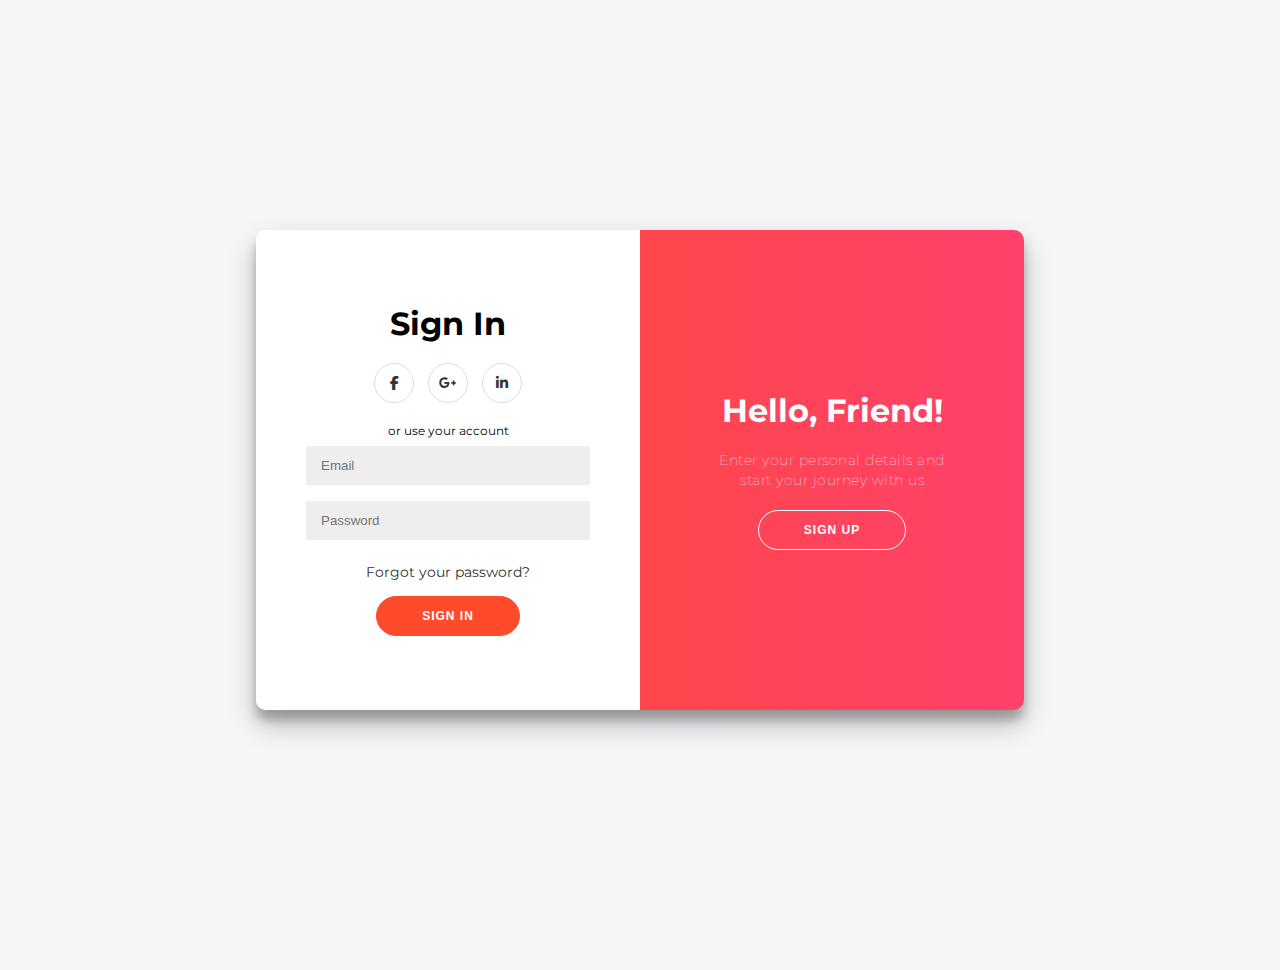
==== index.html @ 94db6b96 "login" ====
<!DOCTYPE html>
<html lang="en">
  <head>
    <meta charset="UTF-8" />
    <meta name="viewport" content="width=device-width, initial-scale=1.0" />
    <title>Document</title>
    <link rel="stylesheet" href="styles/styles.css" />
    <link
      rel="stylesheet"
      href="https://cdnjs.cloudflare.com/ajax/libs/font-awesome/6.5.2/css/all.min.css"
    />
  </head>

  <body>
    <div class="container" id="container">
      <!-- Form đăng ký -->
      <div class="form-container sign-up-container">
        <form action="#" id="signUpForm">
          <h1>Sign Up</h1>
          <div class="social-container">
            <a href="#" class="social"><i class="fab fa-facebook-f"></i></a>
            <a href="#" class="social"><i class="fab fa-google-plus-g"></i></a>
            <a href="#" class="social"><i class="fab fa-linkedin-in"></i></a>
          </div>
          <span>or use your email for registration</span>
          <input type="text" id="name" placeholder="Full Name" required />
          <input type="email" id="signUpEmail" placeholder="Email" required />
          <input
            type="password"
            id="signUpPassword"
            placeholder="Password"
            required
          />
          <button type="submit">Sign Up</button>
        </form>
      </div>

      <!-- Form đăng nhập -->
      <div class="form-container sign-in-container">
        <form action="#" id="signInForm">
          <h1>Sign In</h1>
          <div class="social-container">
            <a href="#" class="social"><i class="fab fa-facebook-f"></i></a>
            <a href="#" class="social"><i class="fab fa-google-plus-g"></i></a>
            <a href="#" class="social"><i class="fab fa-linkedin-in"></i></a>
          </div>
          <span>or use your account</span>
          <input type="email" id="signInEmail" placeholder="Email" required />
          <input
            type="password"
            id="signInPassword"
            placeholder="Password"
            required
          />
          <a href="#" id="forgotPassword" onclick="showForgotPasswordForm()"
            >Forgot your password?</a
          >
          <button type="submit">Sign In</button>
        </form>
      </div>

      <!-- Form quên mật khẩu -->
      <form
        id="forgotPasswordForm"
        style="display: none"
        onsubmit="handleForgotPassword(event)"
      >
        <h1>Forgot Password</h1>
        <span>Enter your email to receive a password reset link</span>
        <input type="email" id="emailReset" placeholder="Email" required />
        <button type="submit">Reset Password</button>
        <a href="#" onclick="showSignInForm()">Back to Sign In</a>
      </form>

      <!-- Overlay (Hiệu ứng chuyển giữa Sign Up và Sign In) -->
      <div class="overlay-container">
        <div class="overlay">
          <div class="overlay-panel overlay-left">
            <h1>Welcome Back!</h1>
            <p>
              To keep connected with us please login with your personal info
            </p>
            <button class="ghost" id="signIn">Sign In</button>
          </div>
          <div class="overlay-panel overlay-right">
            <h1>Hello, Friend!</h1>
            <p>Enter your personal details and start your journey with us</p>
            <button class="ghost" id="signUp">Sign Up</button>
          </div>
        </div>
      </div>
    </div>

    <script src="script.js"></script>
  </body>
</html>
---- styles/styles.css ----
@import url("https://fonts.googleapis.com/css?family=Montserrat:400,800");

* {
  box-sizing: border-box;
}

body {
  background: #f6f5f7;
  display: flex;
  justify-content: center;
  align-items: center;
  flex-direction: column;
  font-family: "Montserrat", sans-serif;
  height: 100vh;
  margin: 20px 0 50px;
}

h1 {
  font-weight: bold;
  margin: 0;
}

h2 {
  text-align: center;
}

p {
  font-size: 14px;
  font-weight: 100;
  line-height: 20px;
  letter-spacing: 0.5px;
  margin: 20px 30px;
}

span {
  font-size: 12px;
}

a {
  color: #333;
  font-size: 14px;
  text-decoration: none;
  margin: 15px 0;
}
button {
  border-radius: 20px;
  border: 1px solid #ff4b2b;
  background-color: #ff4b2b;
  color: #ffffff;
  font-size: 12px;
  font-weight: bold;
  padding: 12px 45px;
  letter-spacing: 1px;
  text-transform: uppercase;
  transition: transform 80ms ease-in;
}

button:active {
  transform: scale(0.95);
}

button:focus {
  outline: none;
}

button.ghost {
  background-color: transparent;
  border-color: #ffffff;
}

form {
  background-color: #ffffff;
  display: flex;
  align-items: center;
  justify-content: center;
  flex-direction: column;
  padding: 0 50px;
  height: 100%;
  text-align: center;
}

input {
  background-color: #eee;
  border: none;
  padding: 12px 15px;
  margin: 8px 0;
  width: 100%;
}
.container {
  background-color: #fff;
  border-radius: 10px;
  box-shadow: 0 14px 28px rgba(0, 0, 0, 0.25), 0 10px 10px rgba(0, 0, 0, 0.22);
  position: relative;
  overflow: hidden;
  width: 768px;
  max-width: 100%;
  min-height: 480px;
}

.form-container {
  position: absolute;
  top: 0;
  height: 100%;
  transition: all 0.6s ease-in-out;
}

.sign-in-container {
  left: 0;
  width: 50%;
  z-index: 2;
}

.container.right-panel-active .sign-in-container {
  transform: translateX(100%);
}

.sign-up-container {
  left: 0;
  width: 50%;
  opacity: 0;
  z-index: 1;
  transition: all 0.6s ease-in-out;
}

.container.right-panel-active .sign-up-container {
  transform: translateX(100%);
  opacity: 1;
  z-index: 5;
  animation: show 0.65s;
}

@keyframes show {
  0%,
  49.99% {
    opacity: 0;
    z-index: 1;
  }
  50%,
  100% {
    opacity: 1;
    z-index: 5;
  }
}
.overlay-container {
  position: absolute;
  top: 0;
  left: 50%;
  width: 50%;
  height: 100%;
  overflow: hidden;
  transition: transform 0.6s ease-in-out;
  z-index: 100;
}

.container.right-panel-active .overlay-container {
  transform: translateX(-100%);
}

.overlay {
  background: #ff416c;
  background: -webkit-linear-gradient(to right, #ff4b2b, #ff416c);
  background: linear-gradient(to right, #ff4b2b, #ff416c);
  background-repeat: no-repeat;
  background-size: cover;
  background-position: 0 0;
  color: #ffffff;
  position: relative;
  left: -100%;
  height: 100%;
  width: 200%;
  transform: translateX(0);
  transition: transform 0.6s ease-in-out;
}

.container.right-panel-active .overlay {
  transform: translateX(50%);
}

.overlay-panel {
  position: absolute;
  display: flex;
  align-items: center;
  justify-content: center;
  flex-direction: column;
  padding: 0 40px;
  text-align: center;
  top: 0;
  height: 100%;
  width: 50%;
  transform: translateX(0);
  transition: transform 0.6s ease-in-out;
}
.overlay-left {
  transform: translateX(-20%);
}

.container.right-panel-active .overlay-left {
  transform: translateX(0);
}

.overlay-right {
  right: 0;
  transform: translateX(0);
}

.container.right-panel-active .overlay-right {
  transform: translateX(20%);
}

.social-container {
  margin: 20px 0;
}

.social-container a {
  border: 1px solid #dddddd;
  border-radius: 50%;
  display: inline-flex;
  justify-content: center;
  align-items: center;
  margin: 0 5px;
  height: 40px;
  width: 40px;
}

.options a:hover {
  color: #ff4b2b;
}
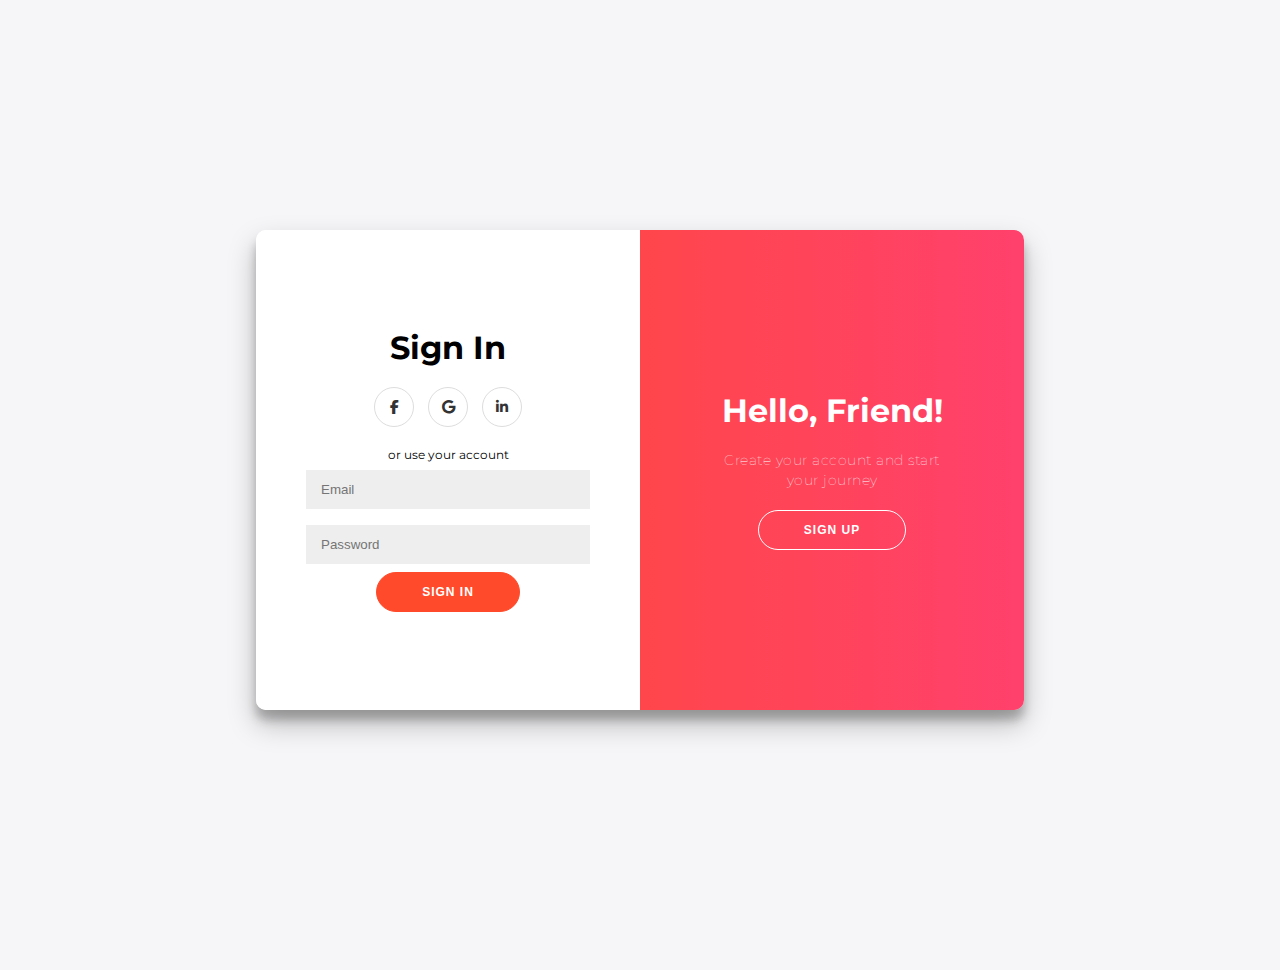
==== commit b7208178: "Update index.html" ====
--- a/index.html
+++ b/index.html
@@ -3,32 +3,66 @@
   <head>
     <meta charset="UTF-8" />
     <meta name="viewport" content="width=device-width, initial-scale=1.0" />
-    <title>Document</title>
+    <title>Login / Sign Up</title>
     <link rel="stylesheet" href="styles/styles.css" />
     <link
+      href="https://cdnjs.cloudflare.com/ajax/libs/font-awesome/6.5.2/css/all.min.css"
       rel="stylesheet"
-      href="https://cdnjs.cloudflare.com/ajax/libs/font-awesome/6.5.2/css/all.min.css"
+    />
+    <link
+      href="https://fonts.googleapis.com/css2?family=Roboto:wght@400;700&display=swap"
+      rel="stylesheet"
     />
   </head>
-
   <body>
     <div class="container" id="container">
       <!-- Form đăng ký -->
       <div class="form-container sign-up-container">
-        <form action="#" id="signUpForm">
-          <h1>Sign Up</h1>
+        <form id="signUpForm">
+          <h1>Create Account</h1>
           <div class="social-container">
-            <a href="#" class="social"><i class="fab fa-facebook-f"></i></a>
-            <a href="#" class="social"><i class="fab fa-google-plus-g"></i></a>
-            <a href="#" class="social"><i class="fab fa-linkedin-in"></i></a>
+            <a
+              href="#"
+              class="social"
+              onclick="socialLogin('Facebook')"
+              title="Sign Up with Facebook"
+            >
+              <i class="fab fa-facebook-f"></i>
+            </a>
+            <a
+              href="#"
+              class="social"
+              onclick="socialLogin('Google')"
+              title="Sign Up with Google"
+            >
+              <i class="fab fa-google"></i>
+            </a>
+            <a
+              href="#"
+              class="social"
+              onclick="socialLogin('LinkedIn')"
+              title="Sign Up with LinkedIn"
+            >
+              <i class="fab fa-linkedin-in"></i>
+            </a>
           </div>
           <span>or use your email for registration</span>
-          <input type="text" id="name" placeholder="Full Name" required />
-          <input type="email" id="signUpEmail" placeholder="Email" required />
+          <input
+            type="text"
+            id="name"
+            placeholder="Full Name"
+            required
+          />
+          <input
+            type="email"
+            id="signUpEmail"
+            placeholder="Email"
+            required
+          />
           <input
             type="password"
             id="signUpPassword"
-            placeholder="Password"
+            placeholder="Password (min. 6 characters)"
             required
           />
           <button type="submit">Sign Up</button>
@@ -37,12 +71,33 @@
 
       <!-- Form đăng nhập -->
       <div class="form-container sign-in-container">
-        <form action="#" id="signInForm">
+        <form id="signInForm">
           <h1>Sign In</h1>
           <div class="social-container">
-            <a href="#" class="social"><i class="fab fa-facebook-f"></i></a>
-            <a href="#" class="social"><i class="fab fa-google-plus-g"></i></a>
-            <a href="#" class="social"><i class="fab fa-linkedin-in"></i></a>
+            <a
+              href="#"
+              class="social"
+              onclick="socialLogin('Facebook')"
+              title="Sign In with Facebook"
+            >
+              <i class="fab fa-facebook-f"></i>
+            </a>
+            <a
+              href="#"
+              class="social"
+              onclick="socialLogin('Google')"
+              title="Sign In with Google"
+            >
+              <i class="fab fa-google"></i>
+            </a>
+            <a
+              href="#"
+              class="social"
+              onclick="socialLogin('LinkedIn')"
+              title="Sign In with LinkedIn"
+            >
+              <i class="fab fa-linkedin-in"></i>
+            </a>
           </div>
           <span>or use your account</span>
           <input type="email" id="signInEmail" placeholder="Email" required />
@@ -52,45 +107,26 @@
             placeholder="Password"
             required
           />
-          <a href="#" id="forgotPassword" onclick="showForgotPasswordForm()"
-            >Forgot your password?</a
-          >
           <button type="submit">Sign In</button>
         </form>
       </div>
 
-      <!-- Form quên mật khẩu -->
-      <form
-        id="forgotPasswordForm"
-        style="display: none"
-        onsubmit="handleForgotPassword(event)"
-      >
-        <h1>Forgot Password</h1>
-        <span>Enter your email to receive a password reset link</span>
-        <input type="email" id="emailReset" placeholder="Email" required />
-        <button type="submit">Reset Password</button>
-        <a href="#" onclick="showSignInForm()">Back to Sign In</a>
-      </form>
-
-      <!-- Overlay (Hiệu ứng chuyển giữa Sign Up và Sign In) -->
+      <!-- Overlay -->
       <div class="overlay-container">
         <div class="overlay">
           <div class="overlay-panel overlay-left">
             <h1>Welcome Back!</h1>
-            <p>
-              To keep connected with us please login with your personal info
-            </p>
+            <p>Log in to access your account</p>
             <button class="ghost" id="signIn">Sign In</button>
           </div>
           <div class="overlay-panel overlay-right">
             <h1>Hello, Friend!</h1>
-            <p>Enter your personal details and start your journey with us</p>
+            <p>Create your account and start your journey</p>
             <button class="ghost" id="signUp">Sign Up</button>
           </div>
         </div>
       </div>
     </div>
-
-    <script src="script.js"></script>
+    <script src="script/script.js"></script>
   </body>
 </html>
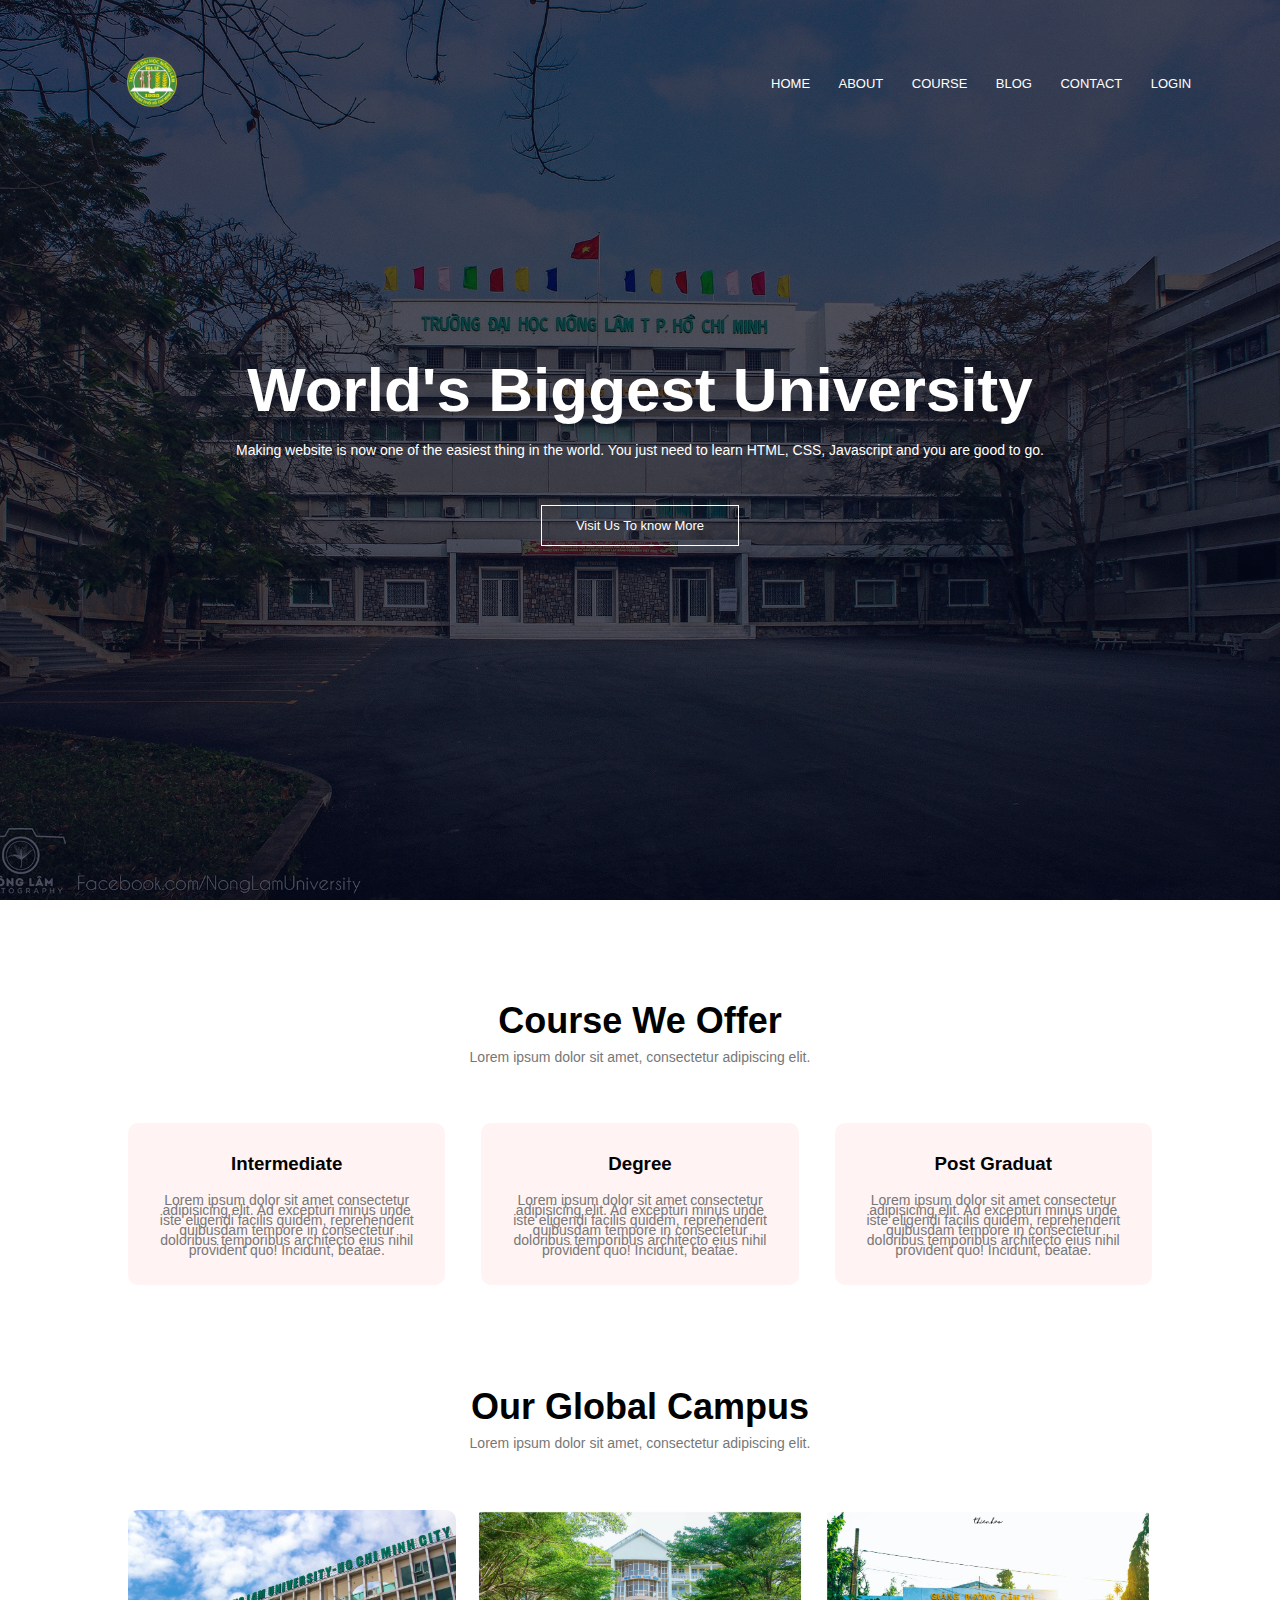
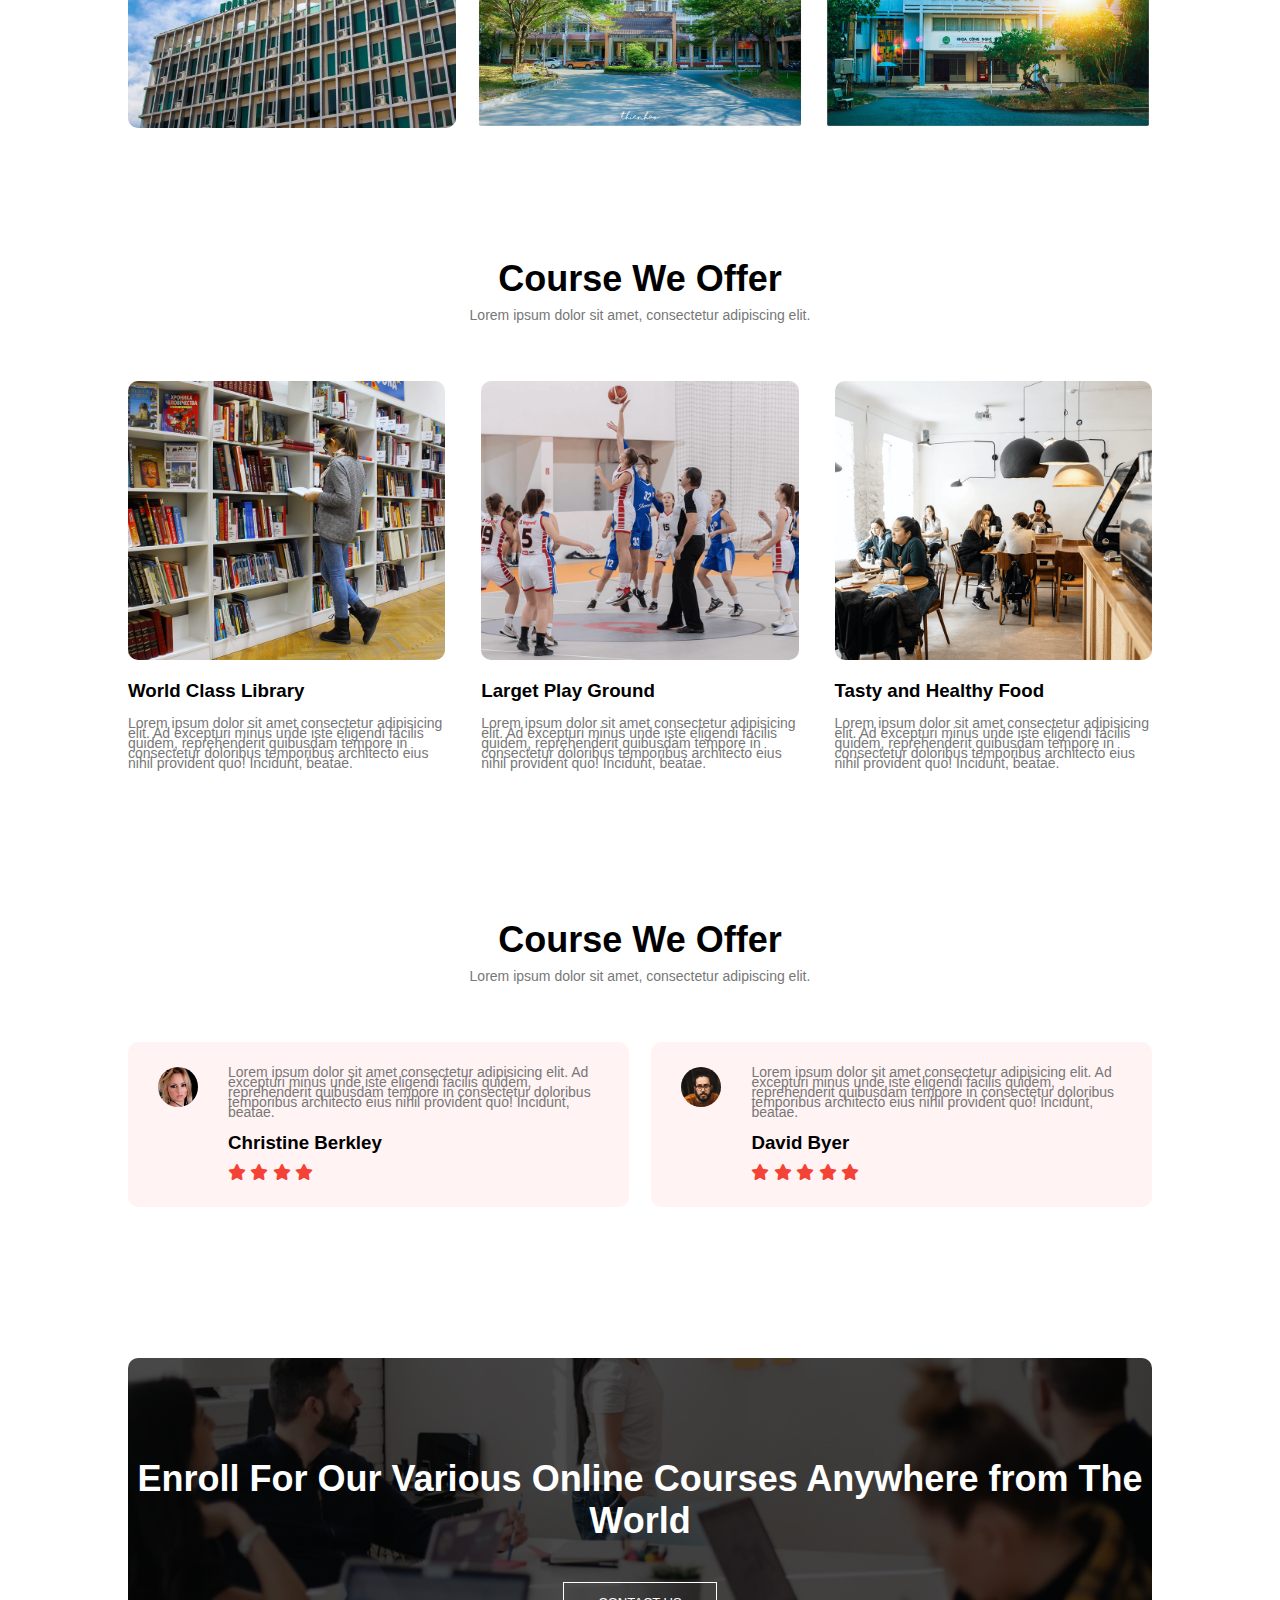
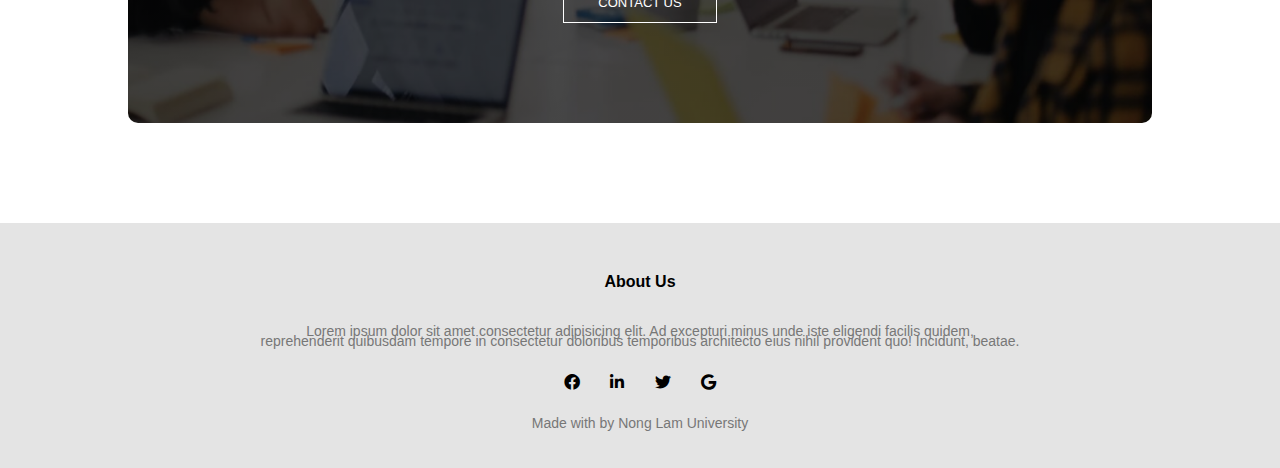
==== commit 532779f8: "update" ====
--- a/index.html
+++ b/index.html
@@ -3,130 +3,211 @@
   <head>
     <meta charset="UTF-8" />
     <meta name="viewport" content="width=device-width, initial-scale=1.0" />
-    <title>Login / Sign Up</title>
-    <link rel="stylesheet" href="styles/styles.css" />
+    <title> </title>
+    <link rel="stylesheet" href="styles.css" />
     <link
-      href="https://cdnjs.cloudflare.com/ajax/libs/font-awesome/6.5.2/css/all.min.css"
       rel="stylesheet"
-    />
-    <link
-      href="https://fonts.googleapis.com/css2?family=Roboto:wght@400;700&display=swap"
-      rel="stylesheet"
+      href="https://cdnjs.cloudflare.com/ajax/libs/font-awesome/6.0.0/css/all.min.css"
     />
   </head>
   <body>
-    <div class="container" id="container">
-      <!-- Form đăng ký -->
-      <div class="form-container sign-up-container">
-        <form id="signUpForm">
-          <h1>Create Account</h1>
-          <div class="social-container">
-            <a
-              href="#"
-              class="social"
-              onclick="socialLogin('Facebook')"
-              title="Sign Up with Facebook"
-            >
-              <i class="fab fa-facebook-f"></i>
-            </a>
-            <a
-              href="#"
-              class="social"
-              onclick="socialLogin('Google')"
-              title="Sign Up with Google"
-            >
-              <i class="fab fa-google"></i>
-            </a>
-            <a
-              href="#"
-              class="social"
-              onclick="socialLogin('LinkedIn')"
-              title="Sign Up with LinkedIn"
-            >
-              <i class="fab fa-linkedin-in"></i>
-            </a>
-          </div>
-          <span>or use your email for registration</span>
-          <input
-            type="text"
-            id="name"
-            placeholder="Full Name"
-            required
-          />
-          <input
-            type="email"
-            id="signUpEmail"
-            placeholder="Email"
-            required
-          />
-          <input
-            type="password"
-            id="signUpPassword"
-            placeholder="Password (min. 6 characters)"
-            required
-          />
-          <button type="submit">Sign Up</button>
-        </form>
-      </div>
-
-      <!-- Form đăng nhập -->
-      <div class="form-container sign-in-container">
-        <form id="signInForm">
-          <h1>Sign In</h1>
-          <div class="social-container">
-            <a
-              href="#"
-              class="social"
-              onclick="socialLogin('Facebook')"
-              title="Sign In with Facebook"
-            >
-              <i class="fab fa-facebook-f"></i>
-            </a>
-            <a
-              href="#"
-              class="social"
-              onclick="socialLogin('Google')"
-              title="Sign In with Google"
-            >
-              <i class="fab fa-google"></i>
-            </a>
-            <a
-              href="#"
-              class="social"
-              onclick="socialLogin('LinkedIn')"
-              title="Sign In with LinkedIn"
-            >
-              <i class="fab fa-linkedin-in"></i>
-            </a>
-          </div>
-          <span>or use your account</span>
-          <input type="email" id="signInEmail" placeholder="Email" required />
-          <input
-            type="password"
-            id="signInPassword"
-            placeholder="Password"
-            required
-          />
-          <button type="submit">Sign In</button>
-        </form>
-      </div>
-
-      <!-- Overlay -->
-      <div class="overlay-container">
-        <div class="overlay">
-          <div class="overlay-panel overlay-left">
-            <h1>Welcome Back!</h1>
-            <p>Log in to access your account</p>
-            <button class="ghost" id="signIn">Sign In</button>
-          </div>
-          <div class="overlay-panel overlay-right">
-            <h1>Hello, Friend!</h1>
-            <p>Create your account and start your journey</p>
-            <button class="ghost" id="signUp">Sign Up</button>
-          </div>
-        </div>
-      </div>
-    </div>
-    <script src="script/script.js"></script>
+    <section class="header">
+      <nav>
+        <a href="index.html"> <img src="eduford_img/logo.png" /></a>
+        <div class="nav-links" id="navLinks">
+          <i class="fa fa-times" onclick="hideMenu()"></i>
+          <ul>
+            <li><a href="index.html">HOME</a></li>
+            <li><a href="about.html">ABOUT</a></li>
+            <li><a href="course.html">COURSE</a></li>
+            <li><a href="blog.html">BLOG</a></li>
+            <li><a href="contact.html">CONTACT</a></li>
+            <li><a href="login.html">LOGIN</a></li>
+          </ul>
+        </div>
+        <i class="fa fa-bars" onclick="showMenu()"></i>
+      </nav>
+      <div class="text-box">
+        <h1>World's Biggest University</h1>
+        <p>
+          Making website is now one of the easiest thing in the world. You just
+          need to learn HTML, CSS, Javascript and you are good to go.
+        </p>
+        <a href="" class="hero-btn"> Visit Us To know More</a>
+      </div>
+    </section>
+    <!-- Course -->
+    <section class="course">
+      <h1>Course We Offer</h1>
+      <p>Lorem ipsum dolor sit amet, consectetur adipiscing elit.</p>
+      <div class="row">
+        <div class="course-col">
+          <h3>Intermediate</h3>
+          <p>
+            Lorem ipsum dolor sit amet consectetur adipisicing elit. Ad
+            excepturi minus unde iste eligendi facilis quidem, reprehenderit
+            quibusdam tempore in consectetur doloribus temporibus architecto
+            eius nihil provident quo! Incidunt, beatae.
+          </p>
+        </div>
+        <div class="course-col">
+          <h3>Degree</h3>
+          <p>
+            Lorem ipsum dolor sit amet consectetur adipisicing elit. Ad
+            excepturi minus unde iste eligendi facilis quidem, reprehenderit
+            quibusdam tempore in consectetur doloribus temporibus architecto
+            eius nihil provident quo! Incidunt, beatae.
+          </p>
+        </div>
+        <div class="course-col">
+          <h3>Post Graduat</h3>
+          <p>
+            Lorem ipsum dolor sit amet consectetur adipisicing elit. Ad
+            excepturi minus unde iste eligendi facilis quidem, reprehenderit
+            quibusdam tempore in consectetur doloribus temporibus architecto
+            eius nihil provident quo! Incidunt, beatae.
+          </p>
+        </div>
+      </div>
+      <!-- campus -->
+    </section>
+    <section class="campus">
+      <h1>Our Global Campus</h1>
+      <p>Lorem ipsum dolor sit amet, consectetur adipiscing elit.</p>
+      <div class="row">
+        <div class="campus-col">
+          <img src="eduford_img/thienly.jpg" />
+          <div class="layer">
+            <h3>Thiên Lý</h3>
+          </div>
+        </div>
+        <div class="campus-col">
+          <img src="eduford_img/rangdong.jpg" />
+          <div class="layer">
+            <h3>Rạng Đông</h3>
+          </div>
+        </div>
+        <div class="campus-col">
+          <img src="eduford_img/camtu.jpg" />
+          <div class="layer">
+            <h3>Cẩm Tú</h3>
+          </div>
+        </div>
+      </div>
+    </section>
+    <!-- facilities -->
+    <section class="facilities">
+      <h1>Course We Offer</h1>
+      <p>Lorem ipsum dolor sit amet, consectetur adipiscing elit.</p>
+      <div class="row">
+        <div class="facilities-col">
+          <img src="eduford_img/library.png" />
+          <h3>World Class Library</h3>
+          <p>
+            Lorem ipsum dolor sit amet consectetur adipisicing elit. Ad
+            excepturi minus unde iste eligendi facilis quidem, reprehenderit
+            quibusdam tempore in consectetur doloribus temporibus architecto
+            eius nihil provident quo! Incidunt, beatae.
+          </p>
+        </div>
+        <div class="facilities-col">
+          <img src="eduford_img/basketball.png" />
+          <h3>Larget Play Ground</h3>
+          <p>
+            Lorem ipsum dolor sit amet consectetur adipisicing elit. Ad
+            excepturi minus unde iste eligendi facilis quidem, reprehenderit
+            quibusdam tempore in consectetur doloribus temporibus architecto
+            eius nihil provident quo! Incidunt, beatae.
+          </p>
+        </div>
+        <div class="facilities-col">
+          <img src="eduford_img/cafeteria.png" />
+          <h3>Tasty and Healthy Food</h3>
+          <p>
+            Lorem ipsum dolor sit amet consectetur adipisicing elit. Ad
+            excepturi minus unde iste eligendi facilis quidem, reprehenderit
+            quibusdam tempore in consectetur doloribus temporibus architecto
+            eius nihil provident quo! Incidunt, beatae.
+          </p>
+        </div>
+      </div>
+    </section>
+    <!-- testimonials -->
+    <section class="testimonials">
+      <h1>Course We Offer</h1>
+      <p>Lorem ipsum dolor sit amet, consectetur adipiscing elit.</p>
+      <div class="row">
+        <div class="testimonials-col">
+          <img src="eduford_img/user1.jpg" />
+          <div>
+            <p>
+              Lorem ipsum dolor sit amet consectetur adipisicing elit. Ad
+              excepturi minus unde iste eligendi facilis quidem, reprehenderit
+              quibusdam tempore in consectetur doloribus temporibus architecto
+              eius nihil provident quo! Incidunt, beatae.
+            </p>
+            <h3>Christine Berkley</h3>
+            <i class="fa fa-star"></i>
+            <i class="fa fa-star"></i>
+            <i class="fa fa-star"></i>
+            <i class="fa fa-star"></i>
+            <i class="fa fa-star-o"></i>
+          </div>
+        </div>
+        <div class="testimonials-col">
+          <img src="eduford_img/user2.jpg" />
+          <div>
+            <p>
+              Lorem ipsum dolor sit amet consectetur adipisicing elit. Ad
+              excepturi minus unde iste eligendi facilis quidem, reprehenderit
+              quibusdam tempore in consectetur doloribus temporibus architecto
+              eius nihil provident quo! Incidunt, beatae.
+            </p>
+            <h3>David Byer</h3>
+            <i class="fa fa-star"></i>
+            <i class="fa fa-star"></i>
+            <i class="fa fa-star"></i>
+            <i class="fa fa-star"></i>
+            <i class="fa fa-star"></i>
+          </div>
+        </div>
+      </div>
+    </section>
+
+    <!-- Call to action -->
+    <section class="cta">
+      <h1>Enroll For Our Various Online Courses Anywhere from The World</h1>
+      <a href="" class="hero-btn"> CONTACT US</a>
+    </section>
+
+    <!-- Footer -->
+
+    <section class="footer">
+      <h4>About Us</h4>
+      <p>
+        Lorem ipsum dolor sit amet consectetur adipisicing elit. Ad excepturi
+        minus unde iste eligendi facilis quidem,<br />
+        reprehenderit quibusdam tempore in consectetur doloribus temporibus
+        architecto eius nihil provident quo! Incidunt, beatae.
+      </p>
+      <div class="icons">
+        <i class="fa-brands fa-facebook"></i>
+        <i class="fa-brands fa-linkedin-in"></i>
+        <i class="fa-brands fa-twitter"></i>
+        <i class="fa-brands fa-google"></i>
+      </div>
+      <p>Made with by Nong Lam University</p>
+    </section>
+
+    <!-- dong mo menu -->
+    <script>
+      var navLinks = document.getElementById("navLinks");
+      function showMenu() {
+        navLinks.style.right = "0";
+      }
+      function hideMenu() {
+        navLinks.style.right = "-200px";
+      }
+    </script>
   </body>
 </html>
--- a/styles.css
+++ b/styles.css
@@ -0,0 +1,467 @@
+* {
+  margin: 0;
+  padding: 0;
+  font-family: Arial, sans-serif;
+}
+.header {
+  min-height: 100vh;
+  width: 100%;
+  background-image: linear-gradient(rgba(4, 9, 30, 0.7), rgba(4, 9, 30, 0.7)),
+    url(eduford_img/banner.png);
+  background-position: center;
+  background-size: cover;
+  position: relative;
+}
+
+nav {
+  display: flex;
+  padding: 2% 6%;
+  justify-content: space-between;
+  align-items: center;
+}
+nav img {
+  width: 150px;
+}
+.nav-links {
+  flex: 1;
+  text-align: right;
+}
+.nav-links ul li {
+  list-style: none;
+  display: inline-block;
+  padding: 8px 12px;
+  position: relative;
+}
+.nav-links ul li a {
+  color: #fff;
+  text-decoration: none;
+  font-size: 13px;
+}
+.nav-links ul li::after {
+  content: "";
+  width: 0%;
+  height: 2px;
+  background: #f44336;
+  display: block;
+  margin: auto;
+  transition: 0.5s;
+}
+.nav-links ul li:hover::after {
+  width: 100%;
+}
+.text-box {
+  width: 90%;
+  color: #fff;
+  position: absolute;
+  top: 50%;
+  left: 50%;
+  transform: translate(-50%, -50%);
+  text-align: center;
+}
+.text-box h1 {
+  font-size: 62px;
+}
+.text-box p {
+  margin: 10px 0px 40px;
+  font-size: 14px;
+  color: #fff;
+}
+.hero-btn {
+  display: inline-block;
+  text-decoration: none;
+  color: #fff;
+  border: 1px solid #fff;
+  padding: 12px 34px;
+  font-size: 13px;
+  background: transparent;
+  position: relative;
+  cursor: pointer;
+}
+.hero-btn:hover {
+  border: 1px solid #f44336;
+  background: #f44336;
+  transition: 1s;
+}
+nav .fa {
+  display: none;
+}
+
+@media (max-width: 700px) {
+  .text-box h1 {
+    font-size: 20px;
+  }
+  .nav-links ul li {
+    display: block;
+  }
+  .nav-links {
+    position: fixed;
+    background: #f44336;
+    height: 100vh;
+    width: 200px;
+    top: 0;
+    right: -200px;
+    text-align: left;
+    z-index: 2;
+    transition: 1s;
+  }
+  nav .fa {
+    display: block;
+    color: #fff;
+    margin: 10px;
+    font-size: 22px;
+    cursor: pointer;
+  }
+  .nav-links ul {
+    padding: 30px;
+  }
+}
+/* --------- course ------------*/
+.course {
+  width: 80%;
+  margin: auto;
+  text-align: center;
+  padding-top: 100px;
+}
+h1 {
+  font-size: 36px;
+  font-weight: 600px;
+}
+p {
+  color: #777;
+  font-size: 14px;
+  font-weight: 300px;
+  line-height: 10px;
+  padding: 10px;
+}
+.row {
+  margin-top: 5%;
+  display: flex;
+  justify-content: space-between;
+}
+.course-col {
+  flex-basis: 31%;
+  background: #fff3f3;
+  border-radius: 10px;
+  margin-bottom: 5%;
+  padding: 20px 12px;
+  box-sizing: border-box;
+}
+h3 {
+  text-align: center;
+  font-weight: 600;
+  margin: 10px 0;
+}
+.course-col:hover {
+  box-shadow: 0 0 20px 0 rgba(0, 0, 0, 0.2);
+}
+@media (max-width: 700px) {
+  .row {
+    flex-direction: column;
+  }
+}
+
+/* --------- campus ------------*/
+.campus {
+  width: 80%;
+  margin: auto;
+  text-align: center;
+  padding-top: 50px;
+}
+.campus-col {
+  flex-basis: 32%;
+  border-radius: 10px;
+  margin-bottom: 30px;
+  position: relative;
+  overflow: hidden;
+}
+.campus-col img {
+  width: 100%;
+  display: block;
+}
+.layer {
+  background: transparent;
+  height: 100%;
+  width: 100%;
+  position: absolute;
+  top: 0;
+  left: 0;
+  transition: 0.5s;
+}
+.layer:hover {
+  background: rgba(266, 0, 0, 0.7);
+}
+.layer h3 {
+  width: 100%;
+  font-weight: 500;
+  color: #fff;
+  font-size: 26px;
+  bottom: 0;
+  left: 50%;
+  transform: translate(-50%);
+  position: absolute;
+  opacity: 0;
+  transition: 0.5s;
+}
+.layer:hover h3 {
+  bottom: 49%;
+  opacity: 1;
+}
+
+/* ---------facilities---------*/
+.facilities {
+  width: 80%;
+  margin: auto;
+  text-align: center;
+  padding-top: 100px;
+}
+.facilities-col {
+  flex-basis: 31%;
+  border-radius: 10px;
+  margin-bottom: 5%;
+  text-align: left;
+}
+.facilities-col img {
+  width: 100%;
+  border-radius: 10px;
+}
+.facilities-col p {
+  padding: 0;
+}
+.facilities-col h3 {
+  margin-top: 16px;
+  margin-bottom: 16px;
+  text-align: left;
+}
+/*---------testimonials-------*/
+.testimonials {
+  width: 80%;
+  margin: auto;
+  padding-top: 100px;
+  text-align: center;
+}
+.testimonials-col {
+  flex-basis: 44%;
+  border-radius: 10px;
+  margin-bottom: 5%;
+  text-align: left;
+  background: #fff3f3;
+  padding: 25px;
+  cursor: pointer;
+  display: flex;
+}
+.testimonials-col img {
+  height: 40px;
+  margin-left: 5px;
+  margin-right: 30px;
+  border-radius: 50%;
+}
+.testimonials-col p {
+  padding: 0;
+}
+.testimonials-col h3 {
+  margin-top: 15px;
+  text-align: left;
+}
+.testimonials-col .fa {
+  color: #f44336;
+}
+@media (max-width: 700px) {
+  .testimonials-col img {
+    margin-right: 0px;
+    border-radius: 15px;
+  }
+}
+
+/*--------- call to action -------*/
+.cta {
+  margin: 100px auto;
+  width: 80%;
+  background-image: linear-gradient(rgba(0, 0, 0, 0.7), rgba(0, 0, 0, 0.7)),
+    url(eduford_img/banner2.jpg);
+  background-position: center;
+  background-size: cover;
+  border-radius: 10px;
+  text-align: center;
+  padding: 100px 0;
+}
+.cta h1 {
+  color: #fff;
+  margin-bottom: 40px;
+  padding: 0;
+}
+@media (max-width: 700px) {
+  .cta h1 {
+    font-size: 24px;
+  }
+}
+/*--------- footer -------*/
+.footer {
+  width: 100%;
+  text-align: center;
+  padding: 30px 0;
+  background: #e4e4e4;
+}
+.footer h4 {
+  margin-bottom: 25px;
+  margin-top: 20px;
+  font-weight: 600;
+}
+.icons .fa-brands {
+  margin: 0 13px;
+  cursor: pointer;
+  padding: 18px 0;
+}
+
+/*--------- about us page -------*/
+.sub-header {
+  height: 50vh;
+  width: 100%;
+  background-image: linear-gradient(rgba(4, 9, 30, 0.7), rgba(4, 9, 30, 0.7)),
+    url(eduford_img/background.jpg);
+  background-position: center;
+  background-size: cover;
+  text-align: center;
+  color: #fff;
+}
+.sub-header h1 {
+  margin-top: 10px;
+}
+.about-us {
+  width: 80%;
+  margin: auto;
+  padding-top: 80px;
+  padding-bottom: 50px;
+}
+.about-col {
+  flex-basis: 48%;
+  padding: 30px 2px;
+}
+.about-col img {
+  width: 100%;
+}
+.about-col h1 {
+  padding-top: 0;
+}
+.about-col p {
+  padding: 15px 0 25px;
+}
+.red-btn {
+  border: 1px solid #f44336;
+  background: transparent;
+  color: #f44336;
+}
+.red-btn:hover {
+  color: #fff;
+}
+
+/*--------- blog-content -------*/
+.blog-content {
+  width: 80%;
+  margin: auto;
+  padding: 60px 0;
+}
+.blog-left {
+  flex-basis: 65%;
+}
+.blog-left img {
+  width: 100%;
+}
+.blog-left h2 {
+  color: #222;
+  font-weight: 600;
+  margin: 30px 0;
+}
+.blog-left p {
+  color: #999;
+  padding: 0;
+}
+.blog-right {
+  flex-basis: 32%;
+}
+.blog-right h3 {
+  background: #f44336;
+  color: #fff;
+  padding: 7px 0;
+  font-size: 16px;
+  margin-bottom: 20px;
+}
+.blog-right div {
+  display: flex;
+  align-items: center;
+  justify-content: space-between;
+  color: #555;
+  padding: 8px;
+  box-sizing: border-box;
+}
+.comment-box {
+  border: 1px solid;
+  margin: 50px 0;
+  padding: 10px 20px;
+}
+.comment-box h3 {
+  text-align: left;
+}
+.comment-form input,
+.comment-form textarea {
+  width: 100%;
+  padding: 10px;
+  margin: 15px 0;
+  box-sizing: border-box;
+  border: none;
+  outline: none;
+  background: #f0f0f0;
+}
+.comment-form button {
+  margin: 10px 0;
+}
+@media (max-width: 700px) {
+  .sub-header h1 {
+    font-size: 24px;
+  }
+}
+
+/*--------- contact us page -------*/
+.location {
+  width: 80%;
+  margin: auto;
+  padding: 80px 0;
+}
+.location iframe {
+  width: 100%;
+}
+.contact-us {
+  width: 80%;
+  margin: auto;
+}
+.contact-col {
+  flex-basis: 48%;
+  margin-bottom: 30px;
+}
+.contact-col div {
+  display: flex;
+  align-items: center;
+  margin-bottom: 40px;
+}
+.contact-col div .fa-solid {
+  font-size: 20px;
+  margin: 10px;
+  margin-right: 30px;
+}
+.contact-col div p {
+  padding: 0;
+}
+.contact-col div h5 {
+  font-size: 20px;
+  margin-bottom: 5px;
+  color: #555;
+  font-weight: 400;
+}
+.contact-col input,
+.contact-col textarea {
+  width: 100%;
+  padding: 15px;
+  margin-bottom: 17px;
+  outline: none;
+  border: 1px solid #ccc;
+  box-sizing: border-box;
+}
